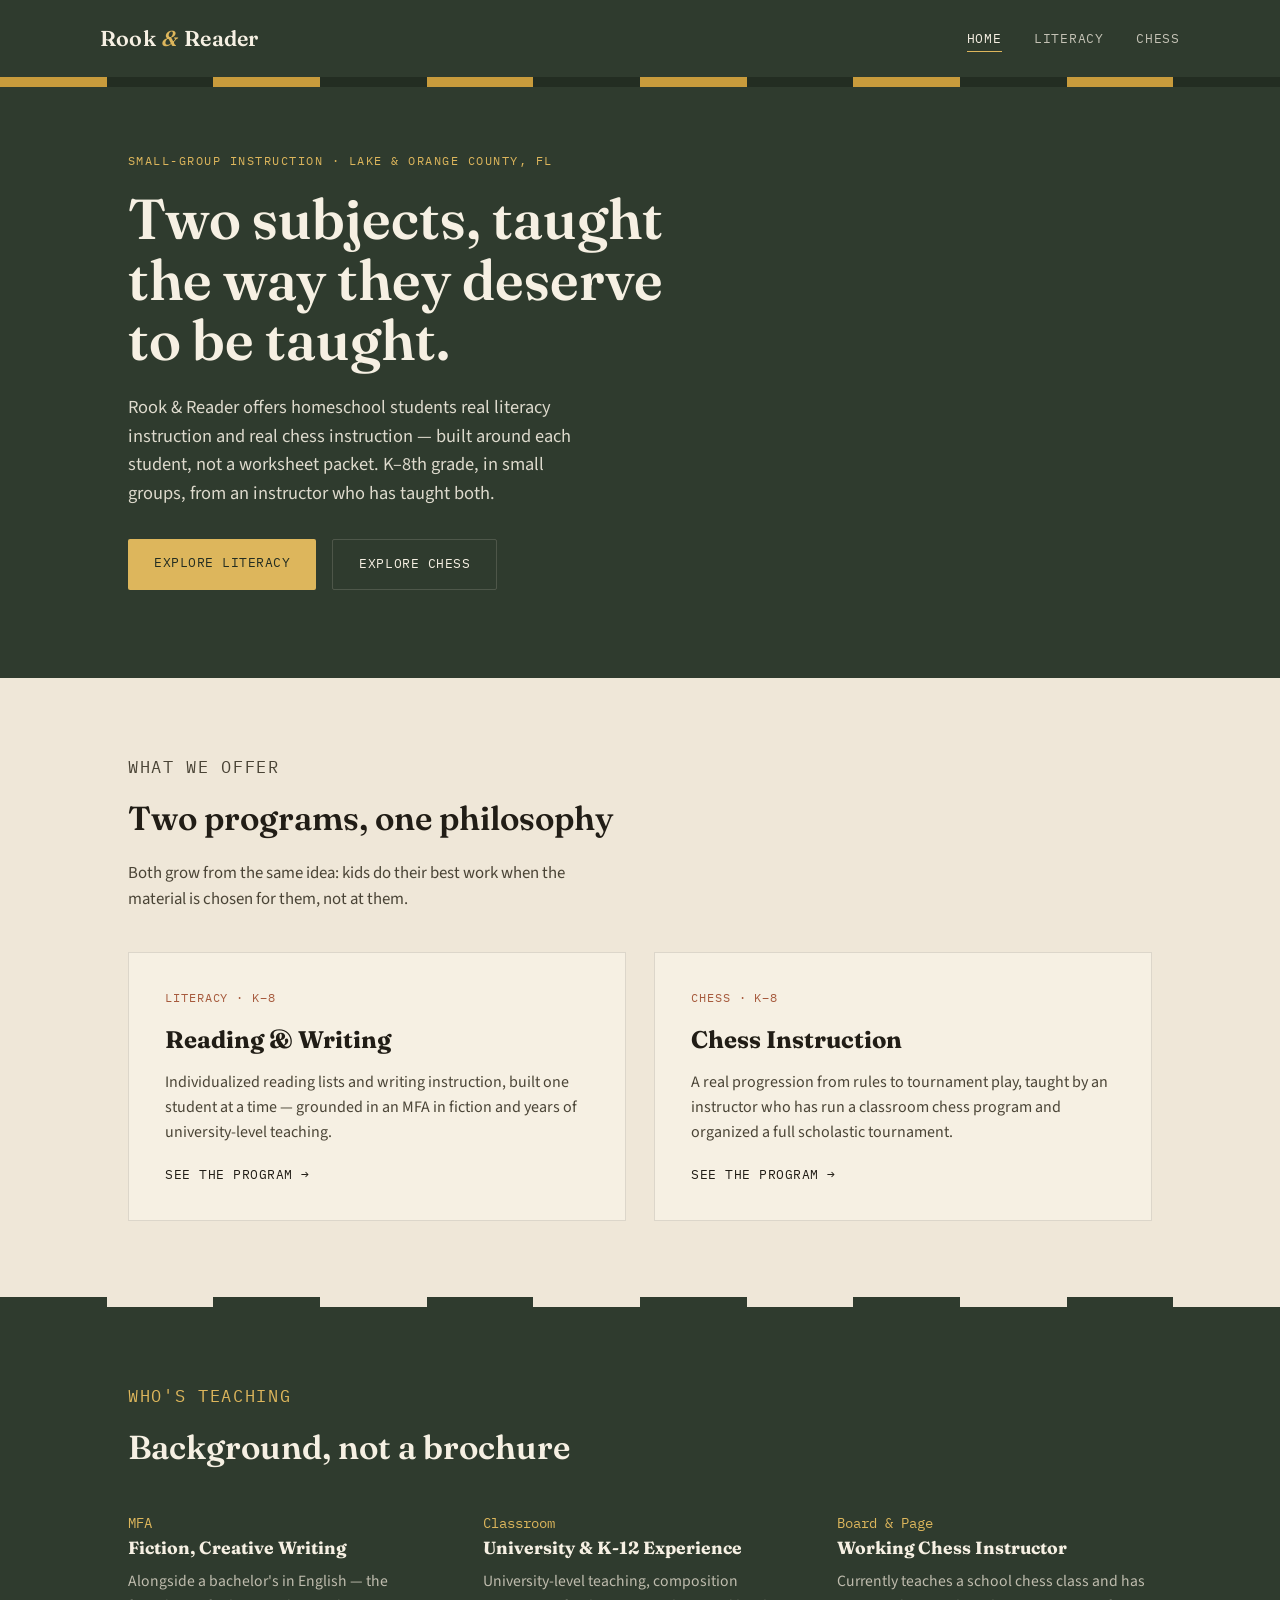
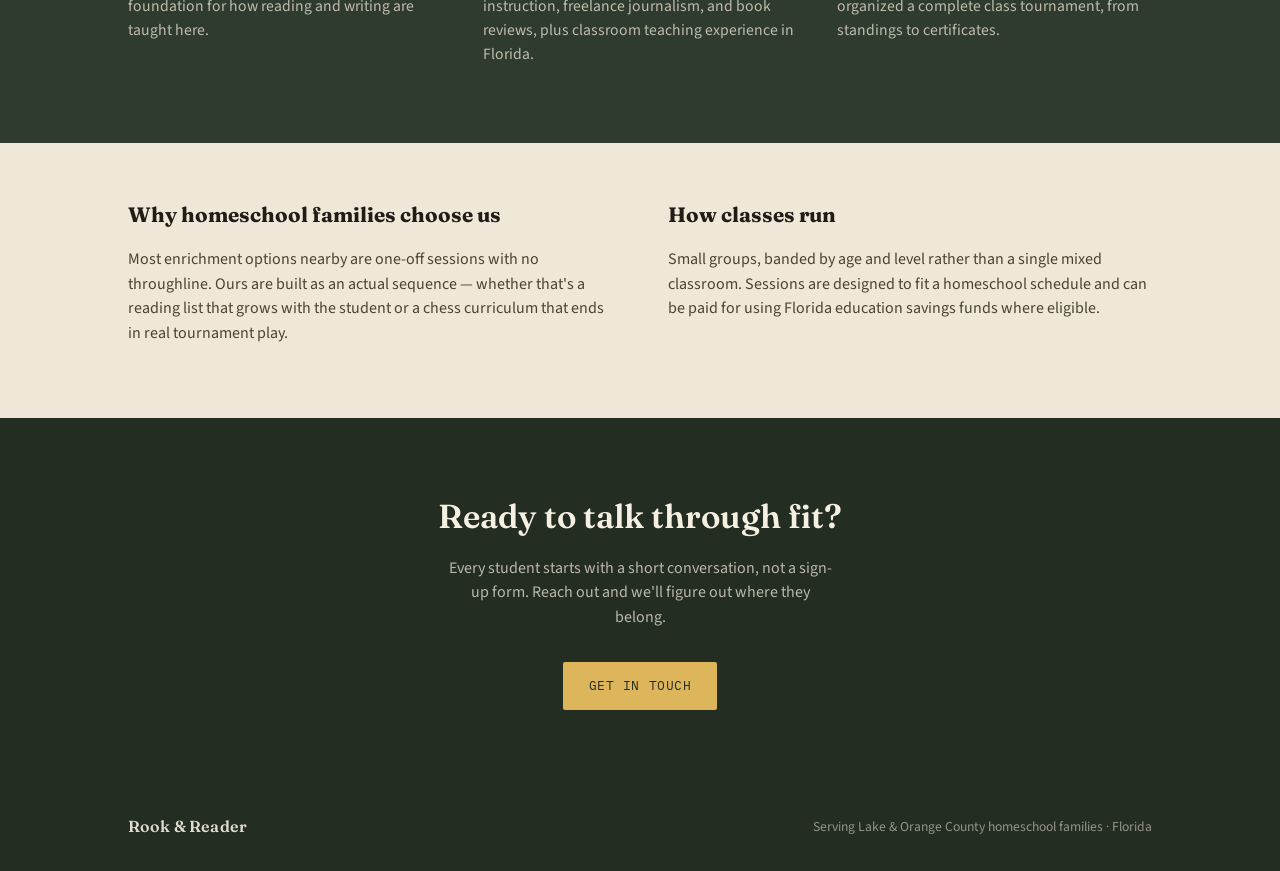
==== index.html @ a5512511 "Add files via upload" ====
<!DOCTYPE html>
<html lang="en">
<head>
<meta charset="UTF-8">
<meta name="viewport" content="width=device-width, initial-scale=1.0">
<title>Rook & Reader — Chess and Literacy for Homeschool Students</title>
<meta name="description" content="Small-group chess and literacy instruction for homeschool students in Lake and Orange County, Florida. Individualized reading lists, real writing instruction, and a real path to competitive chess.">
<link rel="preconnect" href="https://fonts.googleapis.com">
<link href="https://fonts.googleapis.com/css2?family=Fraunces:opsz,wght@9..144,500;9..144,600;9..144,700&family=Source+Sans+3:wght@400;500;600&family=IBM+Plex+Mono:wght@400;500&display=swap" rel="stylesheet">
<link rel="stylesheet" href="styles.css">
</head>
<body>

<header class="site-header">
  <div class="wrap nav">
    <a href="index.html" class="brand">Rook <span class="amp">&amp;</span> Reader</a>
    <ul class="nav-links">
      <li><a href="index.html" aria-current="page">Home</a></li>
      <li><a href="english.html">Literacy</a></li>
      <li><a href="chess.html">Chess</a></li>
    </ul>
  </div>
</header>
<div class="rule on-moss"><span></span><span></span><span></span><span></span><span></span><span></span><span></span><span></span><span></span><span></span><span></span><span></span></div>

<section class="hero">
  <div class="wrap">
    <p class="eyebrow">Small-group instruction &middot; Lake &amp; Orange County, FL</p>
    <h1>Two subjects, taught the way they deserve to be taught.</h1>
    <p class="lede">Rook &amp; Reader offers homeschool students real literacy instruction and real chess instruction &mdash; built around each student, not a worksheet packet. K&ndash;8th grade, in small groups, from an instructor who has taught both.</p>
    <div class="btn-row">
      <a href="english.html" class="btn primary">Explore Literacy</a>
      <a href="chess.html" class="btn ghost">Explore Chess</a>
    </div>
  </div>
</section>

<section>
  <div class="wrap">
    <div class="section-head">
      <p class="section-kicker">What we offer</p>
      <h2>Two programs, one philosophy</h2>
      <p>Both grow from the same idea: kids do their best work when the material is chosen for them, not at them.</p>
    </div>
    <div class="cards">
      <a href="english.html" class="card">
        <p class="tag">Literacy &middot; K&ndash;8</p>
        <h3>Reading &amp; Writing</h3>
        <p>Individualized reading lists and writing instruction, built one student at a time &mdash; grounded in an MFA in fiction and years of university-level teaching.</p>
        <span class="go">See the program &rarr;</span>
      </a>
      <a href="chess.html" class="card">
        <p class="tag">Chess &middot; K&ndash;8</p>
        <h3>Chess Instruction</h3>
        <p>A real progression from rules to tournament play, taught by an instructor who has run a classroom chess program and organized a full scholastic tournament.</p>
        <span class="go">See the program &rarr;</span>
      </a>
    </div>
  </div>
</section>

<div class="rule on-cream"><span></span><span></span><span></span><span></span><span></span><span></span><span></span><span></span><span></span><span></span><span></span><span></span></div>

<section class="credentials">
  <div class="wrap">
    <div class="section-head">
      <p class="section-kicker" style="color: var(--gold-hi);">Who's teaching</p>
      <h2>Background, not a brochure</h2>
    </div>
    <div class="grid3">
      <div class="feature">
        <p class="mark">MFA</p>
        <h4>Fiction, Creative Writing</h4>
        <p>Alongside a bachelor's in English &mdash; the foundation for how reading and writing are taught here.</p>
      </div>
      <div class="feature">
        <p class="mark">Classroom</p>
        <h4>University &amp; K-12 Experience</h4>
        <p>University-level teaching, composition instruction, freelance journalism, and book reviews, plus classroom teaching experience in Florida.</p>
      </div>
      <div class="feature">
        <p class="mark">Board &amp; Page</p>
        <h4>Working Chess Instructor</h4>
        <p>Currently teaches a school chess class and has organized a complete class tournament, from standings to certificates.</p>
      </div>
    </div>
  </div>
</section>

<section class="section-tight">
  <div class="wrap">
    <div class="split">
      <div>
        <h3>Why homeschool families choose us</h3>
        <p>Most enrichment options nearby are one-off sessions with no throughline. Ours are built as an actual sequence &mdash; whether that's a reading list that grows with the student or a chess curriculum that ends in real tournament play.</p>
      </div>
      <div>
        <h3>How classes run</h3>
        <p>Small groups, banded by age and level rather than a single mixed classroom. Sessions are designed to fit a homeschool schedule and can be paid for using Florida education savings funds where eligible.</p>
      </div>
    </div>
  </div>
</section>

<section class="cta-band">
  <div class="wrap">
    <h2>Ready to talk through fit?</h2>
    <p>Every student starts with a short conversation, not a sign-up form. Reach out and we'll figure out where they belong.</p>
    <div class="btn-row">
      <a href="#" class="btn primary">Get in Touch</a>
    </div>
  </div>
</section>

<footer>
  <div class="wrap footer-row">
    <span class="brand">Rook &amp; Reader</span>
    <span>Serving Lake &amp; Orange County homeschool families &middot; Florida</span>
  </div>
</footer>

</body>
</html>
---- styles.css ----
/* ============================================
   Rook & Reader — design tokens
   ============================================ */
:root {
  --moss: #2F3B2E;
  --moss-deep: #232D22;
  --cream: #EFE7D8;
  --cream-hi: #F6F0E3;
  --ink: #211D16;
  --ink-soft: #4A4436;
  --gold: #C89B3C;
  --gold-hi: #DDB65C;
  --rust: #A65A3D;
  --line: rgba(33, 29, 22, 0.12);
  --line-dark: rgba(239, 231, 216, 0.16);

  --display: 'Fraunces', Georgia, 'Times New Roman', serif;
  --body: 'Source Sans 3', -apple-system, BlinkMacSystemFont, 'Segoe UI', sans-serif;
  --mono: 'IBM Plex Mono', ui-monospace, Menlo, monospace;
}

* { box-sizing: border-box; }
html { scroll-behavior: smooth; }

body {
  margin: 0;
  font-family: var(--body);
  color: var(--ink);
  background: var(--cream);
  line-height: 1.55;
  -webkit-font-smoothing: antialiased;
}

img { max-width: 100%; display: block; }

a { color: inherit; }

.wrap {
  max-width: 1080px;
  margin: 0 auto;
  padding: 0 28px;
}

/* ---------- Checkered rule — signature element ---------- */
.rule {
  display: flex;
  height: 10px;
  width: 100%;
}
.rule span {
  flex: 1 1 auto;
  height: 100%;
}
.rule.on-cream span:nth-child(odd)  { background: var(--moss); }
.rule.on-cream span:nth-child(even) { background: var(--cream); }
.rule.on-moss span:nth-child(odd)   { background: var(--gold); }
.rule.on-moss span:nth-child(even)  { background: var(--moss-deep); }

/* ---------- Header ---------- */
.site-header {
  background: var(--moss);
  color: var(--cream-hi);
}
.nav {
  display: flex;
  align-items: center;
  justify-content: space-between;
  padding: 22px 0;
}
.brand {
  font-family: var(--display);
  font-weight: 600;
  font-size: 1.35rem;
  letter-spacing: 0.01em;
  text-decoration: none;
  color: var(--cream-hi);
  display: flex;
  align-items: baseline;
  gap: 6px;
}
.brand .amp { color: var(--gold-hi); font-style: italic; }
.nav-links {
  display: flex;
  gap: 32px;
  list-style: none;
  margin: 0;
  padding: 0;
  font-family: var(--mono);
  font-size: 0.82rem;
  letter-spacing: 0.06em;
  text-transform: uppercase;
}
.nav-links a {
  text-decoration: none;
  color: var(--cream-hi);
  opacity: 0.75;
  padding-bottom: 4px;
  border-bottom: 1px solid transparent;
  transition: opacity 0.15s ease, border-color 0.15s ease;
}
.nav-links a:hover,
.nav-links a[aria-current="page"] {
  opacity: 1;
  border-color: var(--gold-hi);
}
.nav-toggle { display: none; }

/* ---------- Hero ---------- */
.hero {
  background: var(--moss);
  color: var(--cream-hi);
  padding: 64px 0 88px;
}
.eyebrow {
  font-family: var(--mono);
  font-size: 0.78rem;
  letter-spacing: 0.12em;
  text-transform: uppercase;
  color: var(--gold-hi);
  margin: 0 0 18px;
}
h1 {
  font-family: var(--display);
  font-weight: 600;
  font-size: clamp(2.2rem, 4.4vw, 3.6rem);
  line-height: 1.08;
  margin: 0 0 22px;
  max-width: 16ch;
}
.lede {
  font-size: 1.15rem;
  color: var(--cream-hi);
  opacity: 0.88;
  max-width: 52ch;
  margin: 0 0 32px;
}
.btn-row { display: flex; gap: 16px; flex-wrap: wrap; }
.btn {
  display: inline-block;
  font-family: var(--mono);
  font-size: 0.82rem;
  letter-spacing: 0.04em;
  text-transform: uppercase;
  text-decoration: none;
  padding: 14px 26px;
  border-radius: 2px;
  transition: transform 0.15s ease, background 0.15s ease;
}
.btn.primary { background: var(--gold-hi); color: var(--moss-deep); }
.btn.primary:hover { background: var(--cream-hi); transform: translateY(-1px); }
.btn.ghost { border: 1px solid var(--line-dark); color: var(--cream-hi); }
.btn.ghost:hover { border-color: var(--gold-hi); color: var(--gold-hi); }

/* ---------- Sections ---------- */
section { padding: 76px 0; }
.section-tight { padding: 56px 0; }
h2 {
  font-family: var(--display);
  font-weight: 600;
  font-size: clamp(1.6rem, 2.6vw, 2.2rem);
  margin: 0 0 8px;
}
.section-kicker {
  font-family: var(--mono);
  font-size: 0.78rem;
  letter-spacing: 0.1em;
  text-transform: uppercase;
  color: var(--rust);
  margin: 0 0 12px;
}
.section-head { max-width: 62ch; margin-bottom: 40px; }
.section-head p { color: var(--ink-soft); font-size: 1.05rem; }

/* ---------- Offering cards (home) ---------- */
.cards {
  display: grid;
  grid-template-columns: 1fr 1fr;
  gap: 28px;
}
.card {
  background: var(--cream-hi);
  border: 1px solid var(--line);
  padding: 36px;
  display: flex;
  flex-direction: column;
  text-decoration: none;
  color: var(--ink);
  transition: border-color 0.15s ease, transform 0.15s ease;
}
.card:hover { border-color: var(--rust); transform: translateY(-2px); }
.card .tag {
  font-family: var(--mono);
  font-size: 0.72rem;
  letter-spacing: 0.08em;
  text-transform: uppercase;
  color: var(--rust);
  margin-bottom: 14px;
}
.card h3 {
  font-family: var(--display);
  font-size: 1.5rem;
  margin: 0 0 12px;
}
.card p { color: var(--ink-soft); margin: 0 0 20px; flex-grow: 1; }
.card .go {
  font-family: var(--mono);
  font-size: 0.8rem;
  letter-spacing: 0.04em;
  text-transform: uppercase;
  color: var(--ink);
}
.card:hover .go { color: var(--rust); }

/* ---------- Two column ---------- */
.split {
  display: grid;
  grid-template-columns: 1fr 1fr;
  gap: 56px;
  align-items: start;
}
.split h3 {
  font-family: var(--display);
  font-size: 1.3rem;
  margin: 0 0 12px;
}
.split p { color: var(--ink-soft); }

/* ---------- Numbered / ledger list (used only where order = real progression) ---------- */
.ledger { list-style: none; margin: 0; padding: 0; }
.ledger li {
  display: grid;
  grid-template-columns: 64px 1fr;
  gap: 20px;
  padding: 22px 0;
  border-top: 1px solid var(--line);
}
.ledger li:last-child { border-bottom: 1px solid var(--line); }
.ledger .idx {
  font-family: var(--mono);
  font-size: 0.85rem;
  color: var(--rust);
  padding-top: 2px;
}
.ledger h4 {
  font-family: var(--display);
  font-size: 1.15rem;
  margin: 0 0 6px;
}
.ledger p { margin: 0; color: var(--ink-soft); }

/* ---------- Plain feature grid (no numbering — non-sequential info) ---------- */
.grid3 {
  display: grid;
  grid-template-columns: repeat(3, 1fr);
  gap: 28px;
}
.feature h4 {
  font-family: var(--display);
  font-size: 1.1rem;
  margin: 0 0 8px;
  color: var(--ink);
}
.feature p { color: var(--ink-soft); margin: 0; font-size: 0.98rem; }
.feature .mark { color: var(--rust); font-family: var(--mono); font-size: 0.85rem; }

/* ---------- Credentials strip ---------- */
.credentials {
  background: var(--moss);
  color: var(--cream-hi);
}
.credentials .grid3 { gap: 40px; }
.credentials h4 { color: var(--cream-hi); }
.credentials p { color: rgba(239,231,216,0.75); }
.credentials .mark { color: var(--gold-hi); }

/* ---------- Note / callout box ---------- */
.note {
  border-left: 3px solid var(--rust);
  padding: 18px 24px;
  background: rgba(166, 90, 61, 0.06);
  margin: 32px 0;
}
.note p { margin: 0; color: var(--ink-soft); font-size: 0.98rem; }

/* ---------- CTA band ---------- */
.cta-band {
  background: var(--moss-deep);
  color: var(--cream-hi);
  text-align: center;
  padding: 72px 0;
}
.cta-band h2 { color: var(--cream-hi); margin-bottom: 14px; }
.cta-band p { color: rgba(239,231,216,0.75); max-width: 48ch; margin: 0 auto 32px; }
.cta-band .btn-row { justify-content: center; }

/* ---------- Footer ---------- */
footer {
  background: var(--moss-deep);
  color: rgba(239,231,216,0.55);
  padding: 32px 0;
  font-size: 0.85rem;
}
.footer-row {
  display: flex;
  justify-content: space-between;
  align-items: center;
  flex-wrap: wrap;
  gap: 12px;
}
footer .brand { font-size: 1rem; opacity: 0.9; }

/* ---------- Responsive ---------- */
@media (max-width: 780px) {
  .cards, .split, .grid3 { grid-template-columns: 1fr; }
  .nav-links { display: none; }
}

/* ---------- Reduced motion ---------- */
@media (prefers-reduced-motion: reduce) {
  html { scroll-behavior: auto; }
  * { transition: none !important; }
}

/* ---------- Focus visibility ---------- */
a:focus-visible, .btn:focus-visible {
  outline: 2px solid var(--gold-hi);
  outline-offset: 3px;
}
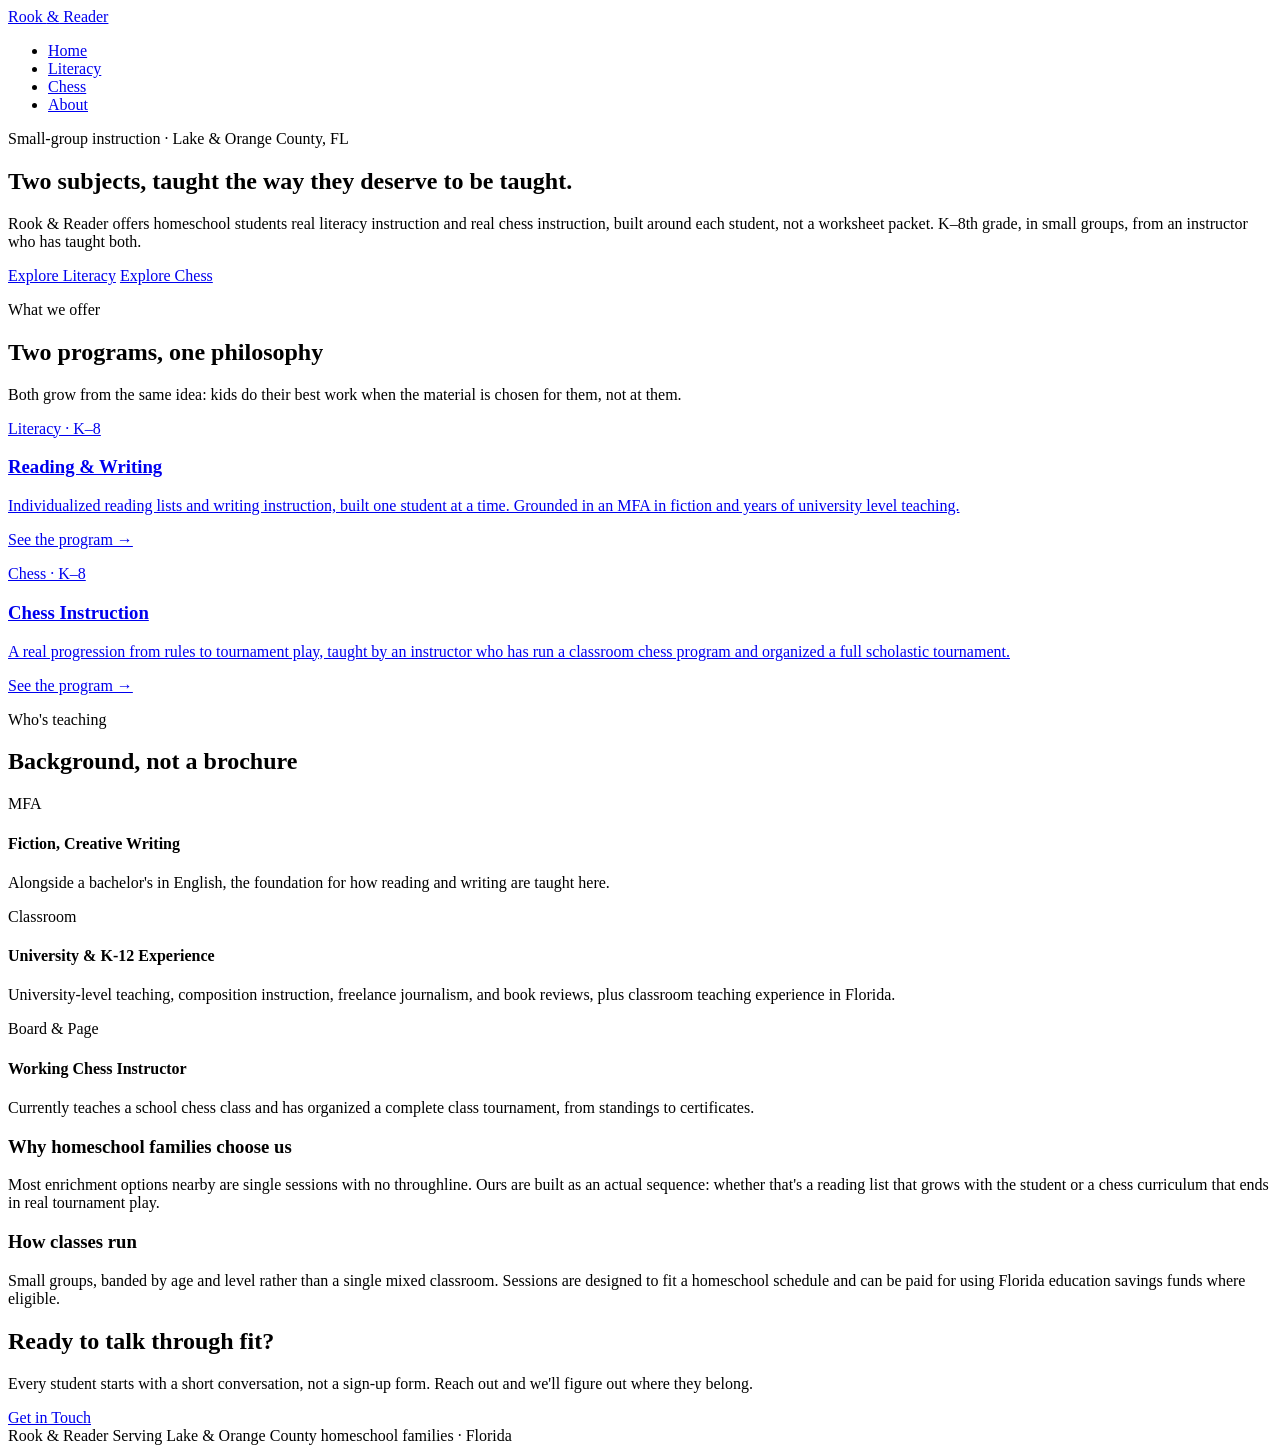
==== commit 78e8e6bc: "Add files via upload" ====
--- a/index.html
+++ b/index.html
@@ -18,6 +18,7 @@
       <li><a href="index.html" aria-current="page">Home</a></li>
       <li><a href="english.html">Literacy</a></li>
       <li><a href="chess.html">Chess</a></li>
+      <li><a href="about.html">About</a></li>
     </ul>
   </div>
 </header>
@@ -27,7 +28,7 @@
   <div class="wrap">
     <p class="eyebrow">Small-group instruction &middot; Lake &amp; Orange County, FL</p>
     <h1>Two subjects, taught the way they deserve to be taught.</h1>
-    <p class="lede">Rook &amp; Reader offers homeschool students real literacy instruction and real chess instruction &mdash; built around each student, not a worksheet packet. K&ndash;8th grade, in small groups, from an instructor who has taught both.</p>
+    <p class="lede">Rook &amp; Reader offers homeschool students real literacy instruction and real chess instruction, built around each student, not a worksheet packet. K&ndash;8th grade, in small groups, from an instructor who has taught both.</p>
     <div class="btn-row">
       <a href="english.html" class="btn primary">Explore Literacy</a>
       <a href="chess.html" class="btn ghost">Explore Chess</a>
@@ -46,7 +47,7 @@
       <a href="english.html" class="card">
         <p class="tag">Literacy &middot; K&ndash;8</p>
         <h3>Reading &amp; Writing</h3>
-        <p>Individualized reading lists and writing instruction, built one student at a time &mdash; grounded in an MFA in fiction and years of university-level teaching.</p>
+        <p>Individualized reading lists and writing instruction, built one student at a time. Grounded in an MFA in fiction and years of university level teaching.</p>
         <span class="go">See the program &rarr;</span>
       </a>
       <a href="chess.html" class="card">
@@ -71,7 +72,7 @@
       <div class="feature">
         <p class="mark">MFA</p>
         <h4>Fiction, Creative Writing</h4>
-        <p>Alongside a bachelor's in English &mdash; the foundation for how reading and writing are taught here.</p>
+        <p>Alongside a bachelor's in English, the foundation for how reading and writing are taught here.</p>
       </div>
       <div class="feature">
         <p class="mark">Classroom</p>
@@ -92,7 +93,7 @@
     <div class="split">
       <div>
         <h3>Why homeschool families choose us</h3>
-        <p>Most enrichment options nearby are one-off sessions with no throughline. Ours are built as an actual sequence &mdash; whether that's a reading list that grows with the student or a chess curriculum that ends in real tournament play.</p>
+        <p>Most enrichment options nearby are single sessions with no throughline. Ours are built as an actual sequence: whether that's a reading list that grows with the student or a chess curriculum that ends in real tournament play.</p>
       </div>
       <div>
         <h3>How classes run</h3>
